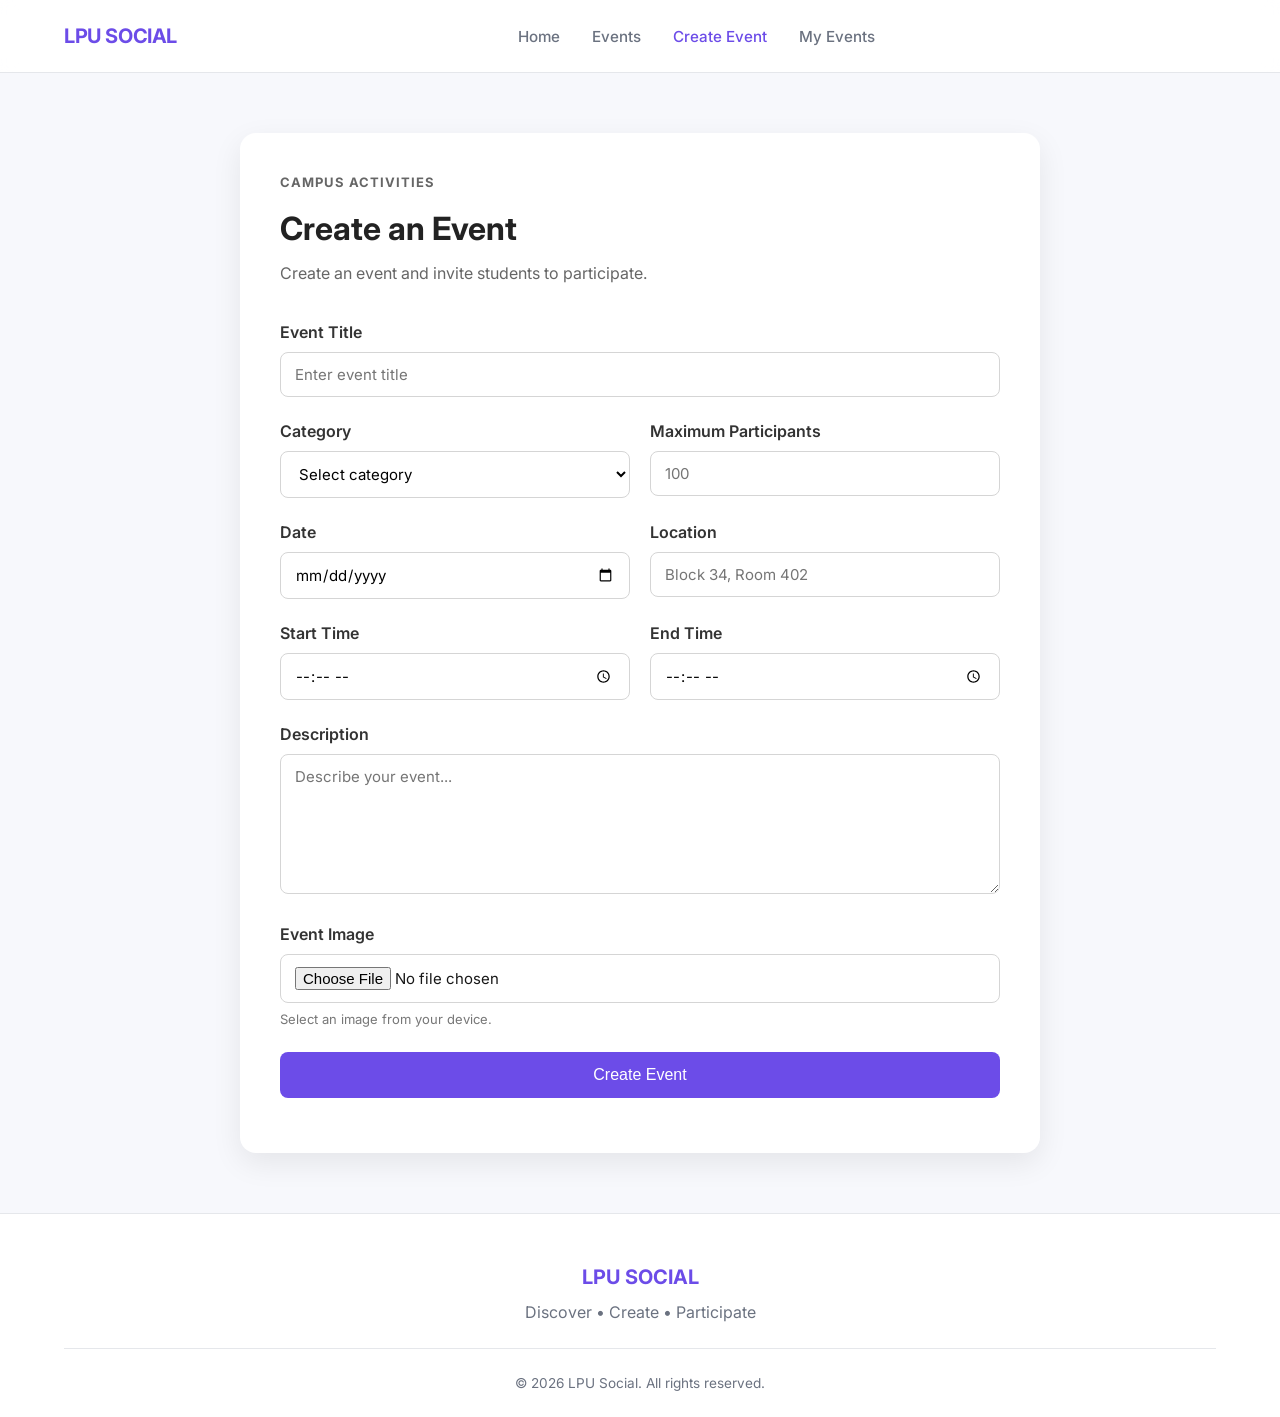
==== frontend/create-event.html @ b7ef87f0 "created frontend for create event" ====
<!DOCTYPE html>
<html lang="en">

<head>
    <meta charset="UTF-8">
    <meta name="viewport" content="width=device-width, initial-scale=1.0">

    <title>LPU Social | Create Event</title>

    <link rel="stylesheet"
        href="https://fonts.googleapis.com/css2?family=Inter:wght@400;500;600;700&display=swap">

    <link rel="stylesheet" href="style.css">
    <link rel="stylesheet" href="create-event.css">
</head>

<body>

    <!-- ================= NAVBAR ================= -->

    <nav class="navbar">

        <div class="container nav-container">

            <a href="index.html" class="logo">
                LPU SOCIAL
            </a>

            <ul class="nav-links">

                <li>
                    <a href="index.html">Home</a>
                </li>

                <li>
                    <a href="events.html">Events</a>
                </li>

                <li>
                    <a href="create-event.html" class="active">
                        Create Event
                    </a>
                </li>

                <li>
                    <a href="#">My Events</a>
                </li>

            </ul>

            <div class="nav-auth" id="navAuth"></div>

        </div>

    </nav>


    <!-- ================= CREATE EVENT ================= -->

    <main class="create-event-page">

        <div class="create-event-container">

            <div class="create-event-header">

                <p class="page-label">
                    CAMPUS ACTIVITIES
                </p>

                <h1>Create an Event</h1>

                <p>
                    Create an event and invite students to participate.
                </p>

            </div>


            <form id="createEventForm">

                <!-- EVENT TITLE -->

                <div class="form-group">

                    <label for="title">
                        Event Title
                    </label>

                    <input
                        type="text"
                        id="title"
                        placeholder="Enter event title"
                        required
                    >

                </div>


                <!-- CATEGORY + CAPACITY -->

                <div class="form-row">

                    <div class="form-group">

                        <label for="category">
                            Category
                        </label>

                        <select id="category" required>

                            <option value="">
                                Select category
                            </option>

                            <option value="TECHNOLOGY">
                                Technology
                            </option>

                            <option value="SPORTS">
                                Sports
                            </option>

                            <option value="CULTURAL">
                                Cultural
                            </option>

                            <option value="ACADEMIC">
                                Academic
                            </option>

                            <option value="WORKSHOPS">
                                Workshops
                            </option>

                            <option value="OTHERS">
                                Others
                            </option>

                        </select>

                    </div>


                    <div class="form-group">

                        <label for="capacity">
                            Maximum Participants
                        </label>

                        <input
                            type="number"
                            id="capacity"
                            min="1"
                            placeholder="100"
                            required
                        >

                    </div>

                </div>


                <!-- DATE + LOCATION -->

                <div class="form-row">

                    <div class="form-group">

                        <label for="date">
                            Date
                        </label>

                        <input
                            type="date"
                            id="date"
                            required
                        >

                    </div>


                    <div class="form-group">

                        <label for="location">
                            Location
                        </label>

                        <input
                            type="text"
                            id="location"
                            placeholder="Block 34, Room 402"
                            required
                        >

                    </div>

                </div>


                <!-- TIME -->

                <div class="form-row">

                    <div class="form-group">

                        <label for="startTime">
                            Start Time
                        </label>

                        <input
                            type="time"
                            id="startTime"
                            required
                        >

                    </div>


                    <div class="form-group">

                        <label for="endTime">
                            End Time
                        </label>

                        <input
                            type="time"
                            id="endTime"
                            required
                        >

                    </div>

                </div>


                <!-- DESCRIPTION -->

                <div class="form-group">

                    <label for="description">
                        Description
                    </label>

                    <textarea
                        id="description"
                        rows="6"
                        placeholder="Describe your event..."
                        required
                    ></textarea>

                </div>


                <!-- IMAGE UPLOAD -->

                <div class="form-group">

                    <label for="eventImage">
                        Event Image
                    </label>

                    <input
                        type="file"
                        id="eventImage"
                        accept="image/*"
                    >

                    <small>
                        Select an image from your device.
                    </small>

                    <div
                        class="image-preview-container"
                        id="imagePreviewContainer"
                    >

                        <img
                            id="imagePreview"
                            alt="Event image preview"
                        >

                    </div>

                </div>


                <!-- SUBMIT -->

                <button
                    type="submit"
                    class="btn btn-primary create-event-btn"
                >
                    Create Event
                </button>


                <p id="message"></p>

            </form>

        </div>

    </main>


    <!-- ================= FOOTER ================= -->

    <footer class="footer">

        <div class="container">

            <div class="footer-logo">
                LPU SOCIAL
            </div>

            <p class="footer-tagline">
                Discover • Create • Participate
            </p>

            <div class="copyright">
                © 2026 LPU Social. All rights reserved.
            </div>

        </div>

    </footer>


    <script src="auth.js"></script>
    <script src="create-event.js"></script>

</body>

</html>
---- frontend/style.css ----
/* --- DESIGN SYSTEM VARIABLES --- */
:root {
    --primary: #6C4CE8;
    --primary-hover: #5839C6;
    --dark: #17132B;
    --bg: #F7F7FB;
    --card: #FFFFFF;
    --text: #171717;
    --muted: #6B7280;
    --border: #E5E7EB;
    --font-main: 'Inter', sans-serif;
    --shadow-sm: 0 1px 2px 0 rgba(0, 0, 0, 0.05);
    --shadow-md: 0 4px 6px -1px rgba(0, 0, 0, 0.1), 0 2px 4px -1px rgba(0, 0, 0, 0.06);
    --shadow-hover: 0 10px 15px -3px rgba(0, 0, 0, 0.1), 0 4px 6px -2px rgba(0, 0, 0, 0.05);
    --radius-md: 8px;
    --radius-lg: 12px;
    --radius-full: 9999px;
}

/* --- GLOBAL RESET --- */
* {
    margin: 0;
    padding: 0;
    box-sizing: border-box;
}
body {
    font-family: var(--font-main);
    background-color: var(--bg);
    color: var(--text);
    line-height: 1.5;
    -webkit-font-smoothing: antialiased;
}
a {
    text-decoration: none;
    color: inherit;
}
ul {
    list-style: none;
}
.container {
    width: 100%;
    max-width: 1200px;
    margin: 0 auto;
    padding: 0 24px;
}

/* --- BUTTONS --- */
.btn {
    display: inline-block;
    padding: 10px 20px;
    border-radius: var(--radius-md);
    font-weight: 500;
    font-size: 0.95rem;
    cursor: pointer;
    transition: all 0.2s ease;
    text-align: center;
    border: none;
}
.btn-primary {
    background-color: var(--primary);
    color: #fff;
}
.btn-primary:hover {
    background-color: var(--primary-hover);
}
.btn-outline {
    background-color: transparent;
    color: var(--text);
    border: 1px solid var(--border);
}
.btn-outline:hover {
    background-color: var(--bg);
    border-color: var(--muted);
}

/* --- NAVBAR --- */
.navbar {
    position: sticky;
    top: 0;
    background-color: rgba(255, 255, 255, 0.9);
    backdrop-filter: blur(8px);
    border-bottom: 1px solid var(--border);
    z-index: 1000;
}
.nav-container {
    display: flex;
    align-items: center;
    justify-content: space-between;
    height: 72px;
}
.logo {
    font-size: 1.25rem;
    font-weight: 700;
    color: var(--primary);
    letter-spacing: -0.02em;
}
.nav-links {
    display: flex;
    gap: 32px;
}
.nav-links a {
    color: var(--muted);
    font-weight: 500;
    font-size: 0.95rem;
    transition: color 0.2s ease;
}
.nav-links a:hover, .nav-links a.active {
    color: var(--primary);
}
.nav-auth {
    display: flex;
    gap: 16px;
    align-items: center;
}
.login-link {
    color: var(--text);
    font-weight: 500;
}
.menu-toggle {
    display: none;
    font-size: 1.5rem;
    background: none;
    border: none;
    color: var(--text);
    cursor: pointer;
}

/* Mobile Menu Active State */
.nav-links.active-mobile, .nav-auth.active-mobile {
    display: flex;
    flex-direction: column;
    position: absolute;
    left: 0;
    right: 0;
    background: white;
    padding: 16px 24px;
    border-bottom: 1px solid var(--border);
    box-shadow: var(--shadow-md);
}
.nav-links.active-mobile {
    top: 72px;
}
.nav-auth.active-mobile {
    top: 230px; 
}

/* --- HERO SECTION --- */
.hero {
    text-align: center;
    padding: 80px 24px 60px;
    max-width: 800px;
    margin: 0 auto;
}
.hero h4 {
    color: var(--primary);
    font-weight: 600;
    text-transform: uppercase;
    letter-spacing: 0.05em;
    font-size: 0.85rem;
    margin-bottom: 16px;
}
.hero h1 {
    font-size: 3rem;
    font-weight: 700;
    color: var(--dark);
    line-height: 1.2;
    margin-bottom: 24px;
    letter-spacing: -0.03em;
}
.hero p {
    font-size: 1.125rem;
    color: var(--muted);
    margin-bottom: 32px;
    max-width: 600px;
    margin-left: auto;
    margin-right: auto;
}
.hero-btns {
    display: flex;
    gap: 16px;
    justify-content: center;
    margin-bottom: 48px;
}
.search-container {
    position: relative;
    max-width: 600px;
    margin: 0 auto;
    box-shadow: var(--shadow-md);
    border-radius: var(--radius-full);
    background: var(--card);
    display: flex;
    align-items: center;
    padding: 8px;
    border: 1px solid var(--border);
}
.search-icon {
    padding-left: 16px;
    color: var(--muted);
    font-size: 1.2rem;
}
.search-input {
    flex: 1;
    border: none;
    padding: 12px 16px;
    font-size: 1rem;
    font-family: inherit;
    background: transparent;
    outline: none;
}
.search-btn {
    background-color: var(--primary);
    color: white;
    border: none;
    padding: 12px 24px;
    border-radius: var(--radius-full);
    cursor: pointer;
    font-weight: 500;
    transition: 0.2s;
}
.search-btn:hover {
    background-color: var(--primary-hover);
}

/* --- CATEGORIES --- */
.categories-section {
    padding: 40px 0;
    text-align: center;
}
.categories-section h3 {
    font-size: 1.25rem;
    margin-bottom: 24px;
    color: var(--dark);
}
.category-list {
    display: flex;
    justify-content: center;
    gap: 12px;
    overflow-x: auto;
    padding-bottom: 8px;
    -ms-overflow-style: none;
    scrollbar-width: none;
}
.category-list::-webkit-scrollbar {
    display: none;
}
.category-pill {
    background-color: var(--card);
    border: 1px solid var(--border);
    padding: 10px 20px;
    border-radius: var(--radius-full);
    font-size: 0.95rem;
    font-weight: 500;
    color: var(--text);
    cursor: pointer;
    white-space: nowrap;
    transition: all 0.2s;
    box-shadow: var(--shadow-sm);
}
.category-pill:hover, .category-pill.active {
    border-color: var(--primary);
    color: var(--primary);
    background-color: rgba(108, 76, 232, 0.05);
}

/* --- UPCOMING EVENTS --- */
.events-section {
    padding: 60px 0;
}
.section-header {
    display: flex;
    justify-content: space-between;
    align-items: center;
    margin-bottom: 32px;
}
.section-header h2 {
    font-size: 1.75rem;
    color: var(--dark);
}
.view-all {
    color: var(--primary);
    font-weight: 500;
    font-size: 0.95rem;
}
.view-all:hover {
    text-decoration: underline;
}

.events-grid {
    display: grid;
    grid-template-columns: repeat(3, 1fr);
    gap: 24px;
}

/* Event Card */
.event-card {
    background: var(--card);
    border: 1px solid var(--border);
    border-radius: var(--radius-lg);
    overflow: hidden;
    transition: transform 0.2s ease, box-shadow 0.2s ease;
    display: flex;
    flex-direction: column;
    box-shadow: var(--shadow-sm);
}
.event-card:hover {
    transform: translateY(-4px);
    box-shadow: var(--shadow-hover);
}
.card-image {
    height: 180px;
    background-color: var(--border);
    position: relative;
    background-size: cover;
    background-position: center;
}
.faculty-tag {
    position: absolute;
    top: 12px;
    left: 12px;
    background-color: #FEF3C7;
    color: #92400E;
    padding: 4px 10px;
    border-radius: var(--radius-md);
    font-size: 0.75rem;
    font-weight: 600;
    display: flex;
    align-items: center;
    gap: 4px;
    box-shadow: var(--shadow-sm);
}
.card-body {
    padding: 20px;
    display: flex;
    flex-direction: column;
    flex-grow: 1;
}
.card-category {
    font-size: 0.8rem;
    color: var(--primary);
    font-weight: 600;
    text-transform: uppercase;
    margin-bottom: 8px;
}
.card-title {
    font-size: 1.15rem;
    font-weight: 600;
    color: var(--dark);
    margin-bottom: 16px;
    line-height: 1.3;
}
.card-meta {
    display: flex;
    flex-direction: column;
    gap: 8px;
    margin-bottom: 24px;
    font-size: 0.9rem;
    color: var(--muted);
}
.meta-item {
    display: flex;
    align-items: center;
    gap: 8px;
}
.card-footer {
    margin-top: auto;
}
.card-footer .btn {
    width: 100%;
}

/* --- WHY LPU SOCIAL --- */
.features-section {
    padding: 80px 0;
    background-color: #fff;
    border-top: 1px solid var(--border);
}
.features-section h2 {
    text-align: center;
    font-size: 1.75rem;
    margin-bottom: 48px;
    color: var(--dark);
}
.features-grid {
    display: grid;
    grid-template-columns: repeat(3, 1fr);
    gap: 32px;
    text-align: center;
}
.feature h4 {
    font-size: 1.15rem;
    color: var(--dark);
    margin: 16px 0 8px;
}
.feature p {
    color: var(--muted);
    font-size: 0.95rem;
}
.feature-icon {
    width: 56px;
    height: 56px;
    background-color: rgba(108, 76, 232, 0.1);
    color: var(--primary);
    border-radius: var(--radius-lg);
    display: flex;
    align-items: center;
    justify-content: center;
    font-size: 1.5rem;
    margin: 0 auto;
}

/* --- FOOTER --- */
.footer {
    background-color: var(--card);
    border-top: 1px solid var(--border);
    padding: 48px 0 24px;
    text-align: center;
}
.footer-logo {
    font-size: 1.25rem;
    font-weight: 700;
    color: var(--primary);
    margin-bottom: 8px;
}
.footer-tagline {
    color: var(--muted);
    margin-bottom: 24px;
}
.footer-links {
    display: flex;
    justify-content: center;
    gap: 24px;
    margin-bottom: 48px;
}
.footer-links a {
    color: var(--text);
    font-weight: 500;
}
.footer-links a:hover {
    color: var(--primary);
}
.copyright {
    color: var(--muted);
    font-size: 0.85rem;
    border-top: 1px solid var(--border);
    padding-top: 24px;
}

/* --- RESPONSIVE DESIGN --- */
@media (max-width: 992px) {
    .events-grid {
        grid-template-columns: repeat(2, 1fr);
    }
    .hero h1 {
        font-size: 2.5rem;
    }
}

@media (max-width: 768px) {
    .nav-links, .nav-auth {
        display: none; 
    }
    .menu-toggle {
        display: block;
    }
    .events-grid {
        grid-template-columns: 1fr;
    }
    .features-grid {
        grid-template-columns: 1fr;
        gap: 40px;
    }
    .hero {
        padding: 60px 16px 40px;
    }
    .hero h1 {
        font-size: 2rem;
    }
    .hero-btns {
        flex-direction: column;
    }
    .category-list {
        justify-content: flex-start;
        padding-left: 24px;
        padding-right: 24px;
    }
    .search-container {
        flex-direction: column;
        border-radius: var(--radius-md);
        padding: 4px;
    }
    .search-btn {
        width: 100%;
        border-radius: var(--radius-md);
    }
    .search-input {
        width: 100%;
    }
}

/* =========================================================
   EVENTS PAGE
   ========================================================= */

/* --- EVENTS PAGE HEADER --- */

.events-page-header {
    text-align: center;
    padding: 70px 24px 50px;
    background-color: var(--bg);
}

.page-label {
    color: var(--primary);
    font-size: 0.85rem;
    font-weight: 600;
    letter-spacing: 0.05em;
    text-transform: uppercase;
    margin-bottom: 12px;
}

.events-page-header h1 {
    font-size: 2.75rem;
    font-weight: 700;
    color: var(--dark);
    line-height: 1.2;
    margin-bottom: 16px;
    letter-spacing: -0.03em;
}

.events-page-header p:last-child {
    max-width: 650px;
    margin: 0 auto;
    color: var(--muted);
    font-size: 1.05rem;
}


/* --- SEARCH & FILTER SECTION --- */

.events-filter-section {
    padding: 10px 0 40px;
}

.events-search {
    max-width: 700px;
    margin: 0 auto 28px;

    display: flex;
    align-items: center;

    background-color: var(--card);
    border: 1px solid var(--border);
    border-radius: var(--radius-full);

    padding: 8px;

    box-shadow: var(--shadow-md);
}

.events-search .search-icon {
    padding-left: 16px;
    color: var(--muted);
    font-size: 1.2rem;
}

.events-search input {
    flex: 1;

    border: none;
    outline: none;

    padding: 12px 16px;

    font-size: 1rem;
    font-family: inherit;

    background: transparent;
    color: var(--text);
}

.events-search input::placeholder {
    color: var(--muted);
}

.events-search .search-btn {
    background-color: var(--primary);
    color: white;

    border: none;

    padding: 12px 24px;

    border-radius: var(--radius-full);

    cursor: pointer;

    font-family: inherit;
    font-weight: 500;

    transition: background-color 0.2s ease;
}

.events-search .search-btn:hover {
    background-color: var(--primary-hover);
}


/* --- EVENT CATEGORY FILTERS --- */

.event-filters {
    display: flex;
    justify-content: center;
    align-items: center;

    gap: 12px;

    overflow-x: auto;

    padding: 4px 24px 10px;

    -ms-overflow-style: none;
    scrollbar-width: none;
}

.event-filters::-webkit-scrollbar {
    display: none;
}

.event-filters .category-pill {
    flex-shrink: 0;
}


/* --- EVENTS PAGE CONTENT --- */

.events-page {
    padding: 40px 0 80px;
}

.events-page-heading {
    display: flex;
    justify-content: space-between;
    align-items: flex-end;

    margin-bottom: 32px;
}

.events-page-heading h2 {
    font-size: 1.75rem;
    color: var(--dark);
    margin-bottom: 6px;
}

.events-page-heading p {
    color: var(--muted);
    font-size: 0.95rem;
}

.event-count {
    color: var(--primary);

    background-color: rgba(108, 76, 232, 0.08);

    padding: 7px 14px;

    border-radius: var(--radius-full);

    font-size: 0.85rem;
    font-weight: 600;

    white-space: nowrap;
}


/* =========================================================
   EVENTS PAGE RESPONSIVE DESIGN
   ========================================================= */

@media (max-width: 768px) {

    .events-page-header {
        padding: 50px 16px 35px;
    }

    .events-page-header h1 {
        font-size: 2.2rem;
    }

    .events-page-header p:last-child {
        font-size: 0.95rem;
    }

    .events-filter-section {
        padding-bottom: 25px;
    }

    .events-search {
        margin-left: 16px;
        margin-right: 16px;

        flex-direction: column;

        border-radius: var(--radius-md);

        padding: 5px;
    }

    .events-search .search-icon {
        display: none;
    }

    .events-search input {
        width: 100%;
        padding: 12px;
    }

    .events-search .search-btn {
        width: 100%;
        border-radius: var(--radius-md);
    }

    .event-filters {
        justify-content: flex-start;
    }

    .events-page-heading {
        align-items: flex-start;
        flex-direction: column;
        gap: 12px;
    }

    .events-page-heading h2 {
        font-size: 1.5rem;
    }

}



/* =========================================================
   EVENT DETAILS PAGE
   ========================================================= */

.event-details-page {
    padding: 50px 0 80px;
}

.back-link {
    display: inline-block;
    color: var(--primary);
    font-weight: 500;
    margin-bottom: 24px;
}

.back-link:hover {
    text-decoration: underline;
}

.event-details-card {
    background-color: var(--card);
    border: 1px solid var(--border);
    border-radius: var(--radius-lg);
    overflow: hidden;
    box-shadow: var(--shadow-md);
}

.event-details-image {
    height: 380px;
    background-size: cover;
    background-position: center;
    position: relative;
}

.event-details-content {
    padding: 40px;
}

.event-details-content h1 {
    font-size: 2.5rem;
    color: var(--dark);
    line-height: 1.2;
    margin: 10px 0 32px;
}

.event-details-meta {
    display: grid;
    grid-template-columns: repeat(4, 1fr);
    gap: 20px;
    padding: 24px 0;
    border-top: 1px solid var(--border);
    border-bottom: 1px solid var(--border);
}

.detail-item {
    display: flex;
    align-items: flex-start;
    gap: 12px;
}

.detail-icon {
    font-size: 1.3rem;
}

.detail-item strong {
    display: block;
    color: var(--dark);
    font-size: 0.9rem;
    margin-bottom: 4px;
}

.detail-item p {
    color: var(--muted);
    font-size: 0.9rem;
}

.event-description,
.event-organizer {
    padding-top: 35px;
}

.event-description h2,
.event-organizer h2 {
    color: var(--dark);
    font-size: 1.4rem;
    margin-bottom: 16px;
}

.event-description p {
    color: var(--muted);
    margin-bottom: 12px;
    max-width: 800px;
}

.organizer-info {
    display: flex;
    align-items: center;
    gap: 14px;
}

.organizer-avatar {
    width: 48px;
    height: 48px;
    border-radius: 50%;
    background-color: rgba(108, 76, 232, 0.1);
    color: var(--primary);
    display: flex;
    align-items: center;
    justify-content: center;
    font-weight: 700;
}

.organizer-info h3 {
    color: var(--dark);
    font-size: 1rem;
    margin-bottom: 2px;
}

.organizer-info p {
    color: var(--muted);
    font-size: 0.9rem;
}

.event-join-section {
    margin-top: 40px;
    padding-top: 24px;
    border-top: 1px solid var(--border);

    display: flex;
    justify-content: space-between;
    align-items: center;
}

.event-join-section strong {
    color: var(--dark);
}

.event-join-section p {
    color: var(--muted);
    font-size: 0.9rem;
    margin-top: 4px;
}


/* --- EVENT DETAILS RESPONSIVE --- */

@media (max-width: 768px) {

    .event-details-page {
        padding: 30px 0 60px;
    }

    .event-details-image {
        height: 250px;
    }

    .event-details-content {
        padding: 24px;
    }

    .event-details-content h1 {
        font-size: 2rem;
    }

    .event-details-meta {
        grid-template-columns: 1fr 1fr;
    }

    .event-join-section {
        flex-direction: column;
        align-items: stretch;
        gap: 20px;
    }

    .event-join-section .btn {
        width: 100%;
    }

}

@media (max-width: 480px) {

    .event-details-meta {
        grid-template-columns: 1fr;
    }

}


/* Joined Event Button */
.join-event-btn.joined {
    background-color: #22c55e;
    border-color: #22c55e;
    color: white;
}

.join-event-btn.joined:hover {
    background-color: #16a34a;
    border-color: #16a34a;
}
---- frontend/create-event.css ----
.create-event-page {
    min-height: 80vh;
    padding: 60px 20px;
    background: #f7f8fc;
}

.create-event-container {
    width: 800px;
    max-width: 100%;
    margin: auto;
    padding: 40px;
    background: white;
    border-radius: 16px;
    box-shadow: 0 10px 30px rgba(0, 0, 0, 0.08);
}

.create-event-header {
    margin-bottom: 35px;
}

.page-label {
    color: #5a4fcf;
    font-size: 13px;
    font-weight: 700;
    letter-spacing: 1px;
}

.create-event-header h1 {
    margin: 8px 0;
    font-size: 32px;
    color: #222;
}

.create-event-header p {
    color: #666;
}

.form-group {
    margin-bottom: 22px;
}

.form-group label {
    display: block;
    margin-bottom: 8px;
    font-weight: 600;
    color: #333;
}

.form-group input,
.form-group select,
.form-group textarea {
    width: 100%;
    padding: 12px 14px;
    border: 1px solid #d5d5d5;
    border-radius: 8px;
    font-size: 15px;
    font-family: inherit;
    outline: none;
    background: white;
}

.form-group input:focus,
.form-group select:focus,
.form-group textarea:focus {
    border-color: #5a4fcf;
}

.form-group textarea {
    resize: vertical;
}

.form-row {
    display: grid;
    grid-template-columns: 1fr 1fr;
    gap: 20px;
}

.form-group small {
    display: block;
    margin-top: 7px;
    color: #777;
    font-size: 13px;
}

.image-preview-container {
    display: none;
    margin-top: 15px;
}

.image-preview-container img {
    width: 100%;
    max-height: 300px;
    object-fit: cover;
    border-radius: 10px;
    border: 1px solid #ddd;
}

.create-event-btn {
    width: 100%;
    padding: 14px;
    border: none;
    font-size: 16px;
    cursor: pointer;
}

#message {
    margin-top: 15px;
    text-align: center;
    font-size: 14px;
}

@media (max-width: 600px) {

    .create-event-container {
        padding: 25px;
    }

    .form-row {
        grid-template-columns: 1fr;
        gap: 0;
    }

    .create-event-header h1 {
        font-size: 26px;
    }
}
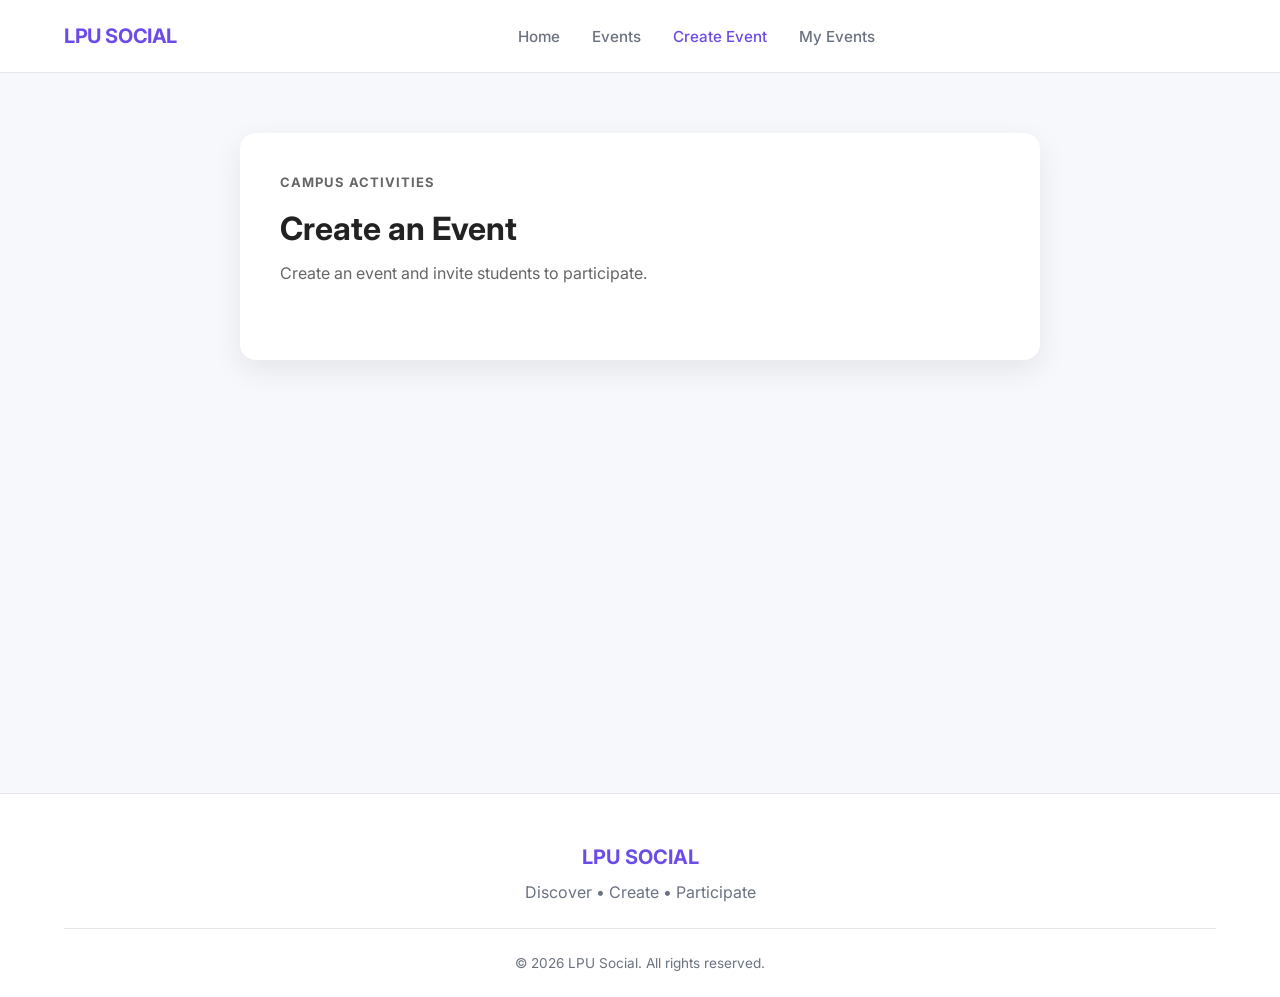
==== commit cc9fd417: "Create event backend built and connected with the front end , also fixed frontend pages as well" ====
--- a/frontend/create-event.html
+++ b/frontend/create-event.html
@@ -43,7 +43,7 @@
                 </li>
 
                 <li>
-                    <a href="#">My Events</a>
+                    <a href="my-events.html">My Events</a>
                 </li>
 
             </ul>
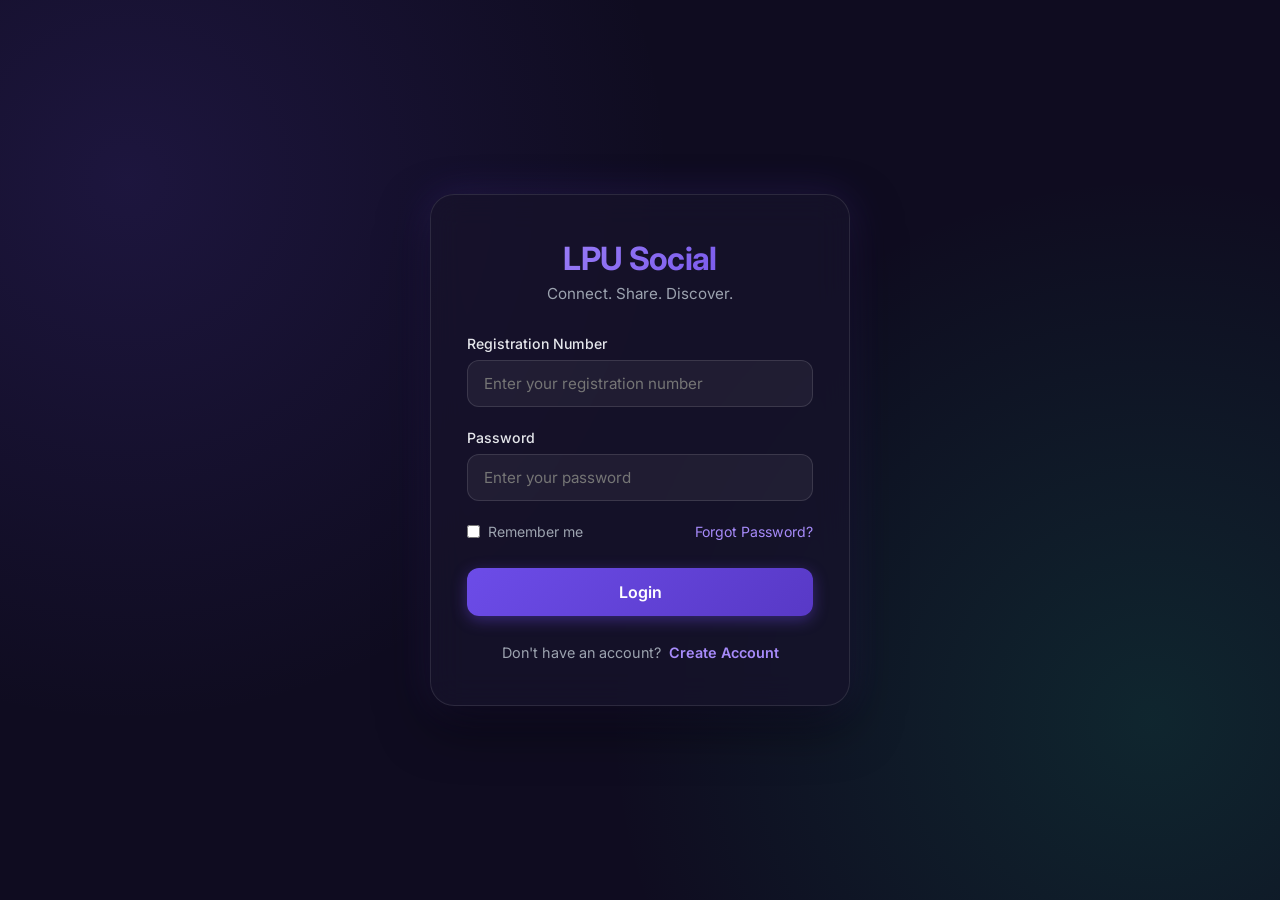
==== commit afc392e4: "Complete authentication and complaint APIs" ====
--- a/frontend/create-event.html
+++ b/frontend/create-event.html
@@ -326,6 +326,7 @@
     </footer>
 
 
+    <script src="toast.js"></script>
     <script src="auth.js"></script>
     <script src="create-event.js"></script>
 
--- a/frontend/style.css
+++ b/frontend/style.css
@@ -335,11 +335,17 @@
     flex-grow: 1;
 }
 .card-category {
-    font-size: 0.8rem;
-    color: var(--primary);
-    font-weight: 600;
+    display: inline-block;
+    font-size: 0.75rem;
+    color: var(--primary);
+    background: rgba(108, 76, 232, 0.1);
+    font-weight: 700;
     text-transform: uppercase;
-    margin-bottom: 8px;
+    letter-spacing: 0.05em;
+    padding: 4px 10px;
+    border-radius: var(--radius-full);
+    margin-bottom: 12px;
+    width: fit-content;
 }
 .card-title {
     font-size: 1.15rem;
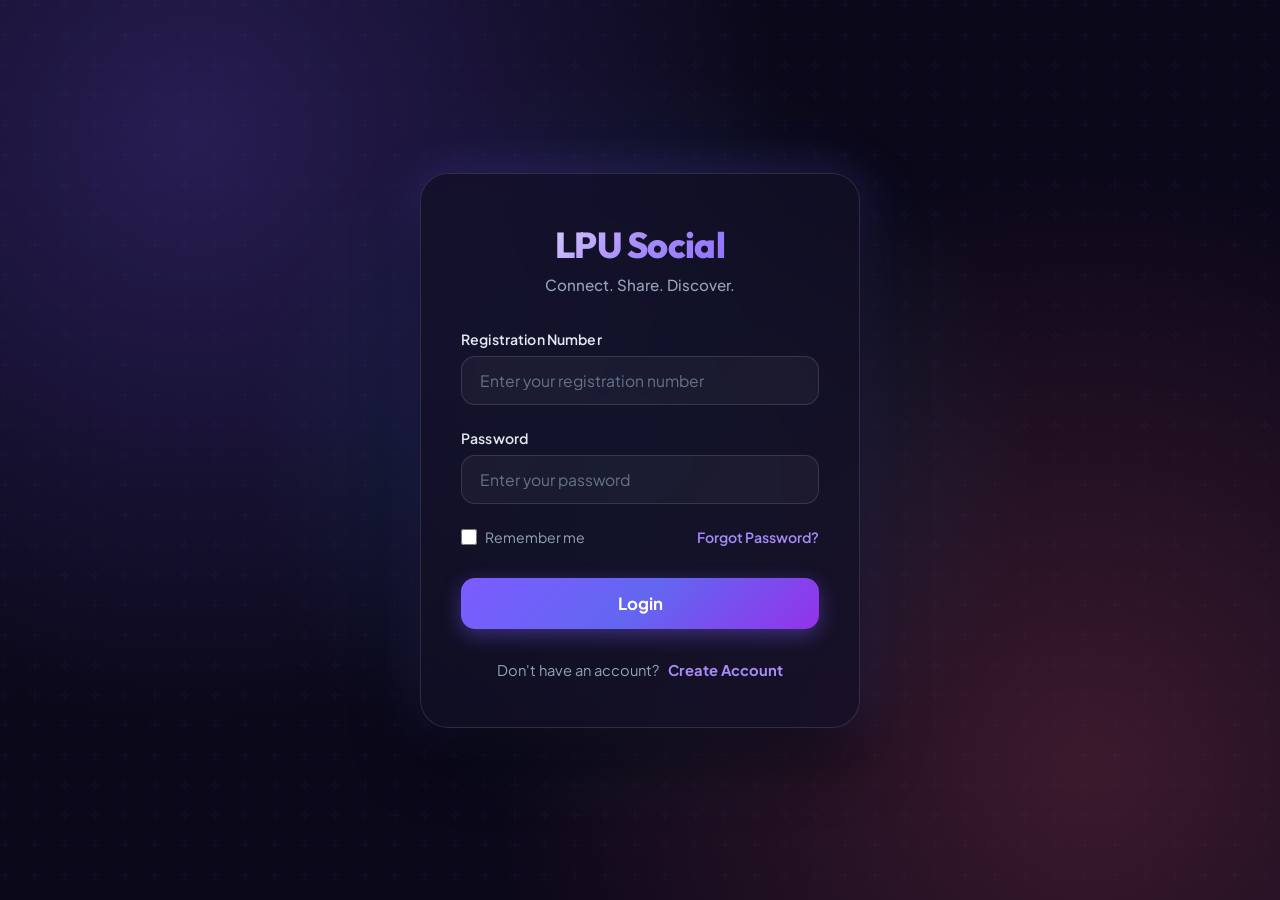
==== commit 1b2fea92: "Update frontend files" ====
--- a/frontend/create-event.html
+++ b/frontend/create-event.html
@@ -8,7 +8,7 @@
     <title>LPU Social | Create Event</title>
 
     <link rel="stylesheet"
-        href="https://fonts.googleapis.com/css2?family=Inter:wght@400;500;600;700&display=swap">
+        href="https://fonts.googleapis.com/css2?family=Outfit:wght@400;500;600;700;800&family=Plus+Jakarta+Sans:wght@400;500;600;700;800&family=Inter:wght@400;500;600;700&display=swap">
 
     <link rel="stylesheet" href="style.css">
     <link rel="stylesheet" href="create-event.css">
--- a/frontend/style.css
+++ b/frontend/style.css
@@ -1,121 +1,222 @@
+/* =========================================================
+   LPU SOCIAL - MODERN DESIGN SYSTEM & STYLESHEET
+   ========================================================= */
+
+@import url('https://fonts.googleapis.com/css2?family=Outfit:wght@400;500;600;700;800&family=Plus+Jakarta+Sans:wght@400;500;600;700;800&family=Inter:wght@400;500;600;700&display=swap');
+
 /* --- DESIGN SYSTEM VARIABLES --- */
 :root {
-    --primary: #6C4CE8;
-    --primary-hover: #5839C6;
-    --dark: #17132B;
-    --bg: #F7F7FB;
+    --primary: #7C5CFF;
+    --primary-hover: #6344E7;
+    --primary-light: rgba(124, 92, 255, 0.12);
+    --primary-glow: rgba(124, 92, 255, 0.35);
+    --primary-gradient: linear-gradient(135deg, #7C5CFF 0%, #6366F1 50%, #9333EA 100%);
+    --accent-coral: #FF5E7E;
+    --accent-cyan: #06B6D4;
+    --accent-emerald: #10B981;
+    --accent-amber: #F59E0B;
+    
+    --dark-bg: #0B0819;
+    --bg: #FAF9FF;
     --card: #FFFFFF;
-    --text: #171717;
-    --muted: #6B7280;
-    --border: #E5E7EB;
-    --font-main: 'Inter', sans-serif;
-    --shadow-sm: 0 1px 2px 0 rgba(0, 0, 0, 0.05);
-    --shadow-md: 0 4px 6px -1px rgba(0, 0, 0, 0.1), 0 2px 4px -1px rgba(0, 0, 0, 0.06);
-    --shadow-hover: 0 10px 15px -3px rgba(0, 0, 0, 0.1), 0 4px 6px -2px rgba(0, 0, 0, 0.05);
-    --radius-md: 8px;
-    --radius-lg: 12px;
+    --card-hover-border: rgba(124, 92, 255, 0.4);
+    
+    --text: #0F172A;
+    --muted: #64748B;
+    --border: #E2E8F0;
+    
+    --font-heading: 'Outfit', 'Plus Jakarta Sans', sans-serif;
+    --font-main: 'Plus Jakarta Sans', 'Inter', sans-serif;
+    
+    --shadow-sm: 0 2px 4px 0 rgba(0, 0, 0, 0.03);
+    --shadow-md: 0 10px 25px -5px rgba(124, 92, 255, 0.08), 0 4px 6px -2px rgba(0, 0, 0, 0.03);
+    --shadow-lg: 0 20px 40px -10px rgba(124, 92, 255, 0.15), 0 8px 16px -4px rgba(0, 0, 0, 0.04);
+    --shadow-hover: 0 25px 50px -12px rgba(124, 92, 255, 0.25), 0 12px 24px -8px rgba(0, 0, 0, 0.06);
+    
+    --radius-sm: 8px;
+    --radius-md: 12px;
+    --radius-lg: 20px;
+    --radius-xl: 28px;
     --radius-full: 9999px;
-}
-
-/* --- GLOBAL RESET --- */
+    
+    --transition: all 0.3s cubic-bezier(0.16, 1, 0.3, 1);
+}
+
+/* --- GLOBAL RESET & BASE STYLES --- */
 * {
     margin: 0;
     padding: 0;
     box-sizing: border-box;
 }
+
+html {
+    scroll-behavior: smooth;
+}
+
 body {
     font-family: var(--font-main);
     background-color: var(--bg);
     color: var(--text);
-    line-height: 1.5;
+    line-height: 1.6;
     -webkit-font-smoothing: antialiased;
-}
+    -moz-osx-font-smoothing: grayscale;
+    overflow-x: hidden;
+}
+
 a {
     text-decoration: none;
     color: inherit;
-}
+    transition: var(--transition);
+}
+
 ul {
     list-style: none;
 }
+
 .container {
     width: 100%;
-    max-width: 1200px;
+    max-width: 1240px;
     margin: 0 auto;
     padding: 0 24px;
 }
 
-/* --- BUTTONS --- */
+/* --- BUTTON SYSTEM --- */
 .btn {
-    display: inline-block;
-    padding: 10px 20px;
+    display: inline-flex;
+    align-items: center;
+    justify-content: center;
+    gap: 8px;
+    padding: 12px 24px;
     border-radius: var(--radius-md);
-    font-weight: 500;
+    font-family: var(--font-main);
+    font-weight: 600;
     font-size: 0.95rem;
     cursor: pointer;
-    transition: all 0.2s ease;
+    transition: var(--transition);
     text-align: center;
-    border: none;
-}
+    border: 1px solid transparent;
+    outline: none;
+    position: relative;
+    overflow: hidden;
+}
+
 .btn-primary {
-    background-color: var(--primary);
-    color: #fff;
-}
+    background: var(--primary-gradient);
+    color: #FFFFFF;
+    box-shadow: 0 4px 15px var(--primary-glow);
+}
+
 .btn-primary:hover {
-    background-color: var(--primary-hover);
-}
+    transform: translateY(-2px);
+    box-shadow: 0 8px 25px var(--primary-glow);
+    filter: brightness(1.05);
+}
+
+.btn-primary:active {
+    transform: translateY(0);
+}
+
 .btn-outline {
-    background-color: transparent;
+    background-color: rgba(255, 255, 255, 0.8);
     color: var(--text);
     border: 1px solid var(--border);
-}
+    backdrop-filter: blur(8px);
+}
+
 .btn-outline:hover {
-    background-color: var(--bg);
-    border-color: var(--muted);
+    background-color: #FFFFFF;
+    border-color: var(--primary);
+    color: var(--primary);
+    transform: translateY(-2px);
+    box-shadow: 0 4px 15px rgba(124, 92, 255, 0.12);
 }
 
 /* --- NAVBAR --- */
 .navbar {
     position: sticky;
     top: 0;
-    background-color: rgba(255, 255, 255, 0.9);
-    backdrop-filter: blur(8px);
-    border-bottom: 1px solid var(--border);
+    background: rgba(255, 255, 255, 0.85);
+    backdrop-filter: blur(16px);
+    -webkit-backdrop-filter: blur(16px);
+    border-bottom: 1px solid rgba(226, 232, 240, 0.8);
     z-index: 1000;
-}
+    transition: var(--transition);
+}
+
 .nav-container {
     display: flex;
     align-items: center;
     justify-content: space-between;
-    height: 72px;
-}
+    height: 80px;
+}
+
 .logo {
-    font-size: 1.25rem;
-    font-weight: 700;
+    font-family: var(--font-heading);
+    font-size: 1.4rem;
+    font-weight: 800;
+    letter-spacing: -0.02em;
+    background: var(--primary-gradient);
+    -webkit-background-clip: text;
+    -webkit-text-fill-color: transparent;
+    display: flex;
+    align-items: center;
+    gap: 8px;
+}
+
+.logo::before {
+    content: "✨";
+    font-size: 1.2rem;
+    -webkit-text-fill-color: initial;
+}
+
+.nav-links {
+    display: flex;
+    gap: 8px;
+    background: rgba(241, 245, 249, 0.6);
+    padding: 6px;
+    border-radius: var(--radius-full);
+    border: 1px solid rgba(226, 232, 240, 0.8);
+}
+
+.nav-links a {
+    color: var(--muted);
+    font-weight: 600;
+    font-size: 0.9rem;
+    padding: 8px 18px;
+    border-radius: var(--radius-full);
+    transition: var(--transition);
+}
+
+.nav-links a:hover {
     color: var(--primary);
-    letter-spacing: -0.02em;
-}
-.nav-links {
-    display: flex;
-    gap: 32px;
-}
-.nav-links a {
-    color: var(--muted);
-    font-weight: 500;
-    font-size: 0.95rem;
-    transition: color 0.2s ease;
-}
-.nav-links a:hover, .nav-links a.active {
+    background: rgba(124, 92, 255, 0.08);
+}
+
+.nav-links a.active {
+    color: #FFFFFF;
+    background: var(--primary-gradient);
+    box-shadow: 0 4px 12px var(--primary-glow);
+}
+
+.nav-auth {
+    display: flex;
+    gap: 12px;
+    align-items: center;
+}
+
+.login-link {
+    color: var(--text);
+    font-weight: 600;
+    padding: 10px 18px;
+    border-radius: var(--radius-md);
+    transition: var(--transition);
+}
+
+.login-link:hover {
     color: var(--primary);
-}
-.nav-auth {
-    display: flex;
-    gap: 16px;
-    align-items: center;
-}
-.login-link {
-    color: var(--text);
-    font-weight: 500;
-}
+    background: var(--primary-light);
+}
+
 .menu-toggle {
     display: none;
     font-size: 1.5rem;
@@ -123,347 +224,847 @@
     border: none;
     color: var(--text);
     cursor: pointer;
-}
-
-/* Mobile Menu Active State */
+    padding: 8px;
+}
+
+/* Mobile Navigation Active State */
 .nav-links.active-mobile, .nav-auth.active-mobile {
     display: flex;
     flex-direction: column;
     position: absolute;
-    left: 0;
-    right: 0;
-    background: white;
-    padding: 16px 24px;
-    border-bottom: 1px solid var(--border);
-    box-shadow: var(--shadow-md);
-}
+    left: 24px;
+    right: 24px;
+    background: rgba(255, 255, 255, 0.98);
+    backdrop-filter: blur(20px);
+    padding: 20px;
+    border-radius: var(--radius-lg);
+    border: 1px solid var(--border);
+    box-shadow: var(--shadow-lg);
+    gap: 10px;
+}
+
 .nav-links.active-mobile {
-    top: 72px;
-}
+    top: 88px;
+}
+
 .nav-auth.active-mobile {
-    top: 230px; 
+    top: 310px;
 }
 
 /* --- HERO SECTION --- */
 .hero {
+    position: relative;
     text-align: center;
-    padding: 80px 24px 60px;
-    max-width: 800px;
+    padding: 90px 24px 70px;
+    max-width: 900px;
     margin: 0 auto;
 }
+
+.hero::before {
+    content: "";
+    position: absolute;
+    top: -100px;
+    left: 50%;
+    transform: translateX(-50%);
+    width: 600px;
+    height: 400px;
+    background: radial-gradient(circle, rgba(124, 92, 255, 0.15) 0%, rgba(255, 94, 126, 0.08) 50%, transparent 70%);
+    filter: blur(60px);
+    z-index: -1;
+    pointer-events: none;
+    animation: pulseGlow 6s ease-in-out infinite alternate;
+}
+
+@keyframes pulseGlow {
+    0% { transform: translateX(-50%) scale(0.9); opacity: 0.6; }
+    100% { transform: translateX(-50%) scale(1.1); opacity: 1; }
+}
+
 .hero h4 {
+    display: inline-flex;
+    align-items: center;
+    gap: 8px;
     color: var(--primary);
-    font-weight: 600;
+    background: var(--primary-light);
+    border: 1px solid rgba(124, 92, 255, 0.2);
+    font-weight: 700;
     text-transform: uppercase;
-    letter-spacing: 0.05em;
-    font-size: 0.85rem;
-    margin-bottom: 16px;
-}
+    letter-spacing: 0.06em;
+    font-size: 0.8rem;
+    padding: 6px 16px;
+    border-radius: var(--radius-full);
+    margin-bottom: 24px;
+}
+
 .hero h1 {
-    font-size: 3rem;
-    font-weight: 700;
-    color: var(--dark);
-    line-height: 1.2;
+    font-family: var(--font-heading);
+    font-size: 3.5rem;
+    font-weight: 800;
+    color: #0F172A;
+    line-height: 1.15;
     margin-bottom: 24px;
     letter-spacing: -0.03em;
 }
+
+.hero h1 span {
+    background: var(--primary-gradient);
+    -webkit-background-clip: text;
+    -webkit-text-fill-color: transparent;
+}
+
 .hero p {
-    font-size: 1.125rem;
-    color: var(--muted);
-    margin-bottom: 32px;
-    max-width: 600px;
+    font-size: 1.15rem;
+    color: var(--muted);
+    margin-bottom: 40px;
+    max-width: 640px;
     margin-left: auto;
     margin-right: auto;
-}
+    line-height: 1.7;
+}
+
 .hero-btns {
     display: flex;
     gap: 16px;
     justify-content: center;
-    margin-bottom: 48px;
-}
+    margin-bottom: 56px;
+}
+
+.hero-btns .btn {
+    padding: 14px 32px;
+    font-size: 1rem;
+}
+
 .search-container {
     position: relative;
-    max-width: 600px;
+    max-width: 650px;
     margin: 0 auto;
-    box-shadow: var(--shadow-md);
+    box-shadow: var(--shadow-lg);
     border-radius: var(--radius-full);
-    background: var(--card);
+    background: #FFFFFF;
     display: flex;
     align-items: center;
     padding: 8px;
-    border: 1px solid var(--border);
-}
+    border: 1px solid rgba(124, 92, 255, 0.2);
+    transition: var(--transition);
+}
+
+.search-container:focus-within {
+    border-color: var(--primary);
+    box-shadow: 0 0 0 4px var(--primary-light), var(--shadow-lg);
+}
+
 .search-icon {
-    padding-left: 16px;
+    padding-left: 20px;
     color: var(--muted);
     font-size: 1.2rem;
 }
+
 .search-input {
     flex: 1;
     border: none;
-    padding: 12px 16px;
+    padding: 14px 16px;
     font-size: 1rem;
-    font-family: inherit;
+    font-family: var(--font-main);
     background: transparent;
     outline: none;
-}
+    color: var(--text);
+}
+
 .search-btn {
-    background-color: var(--primary);
-    color: white;
+    background: var(--primary-gradient);
+    color: #FFFFFF;
     border: none;
-    padding: 12px 24px;
+    padding: 14px 32px;
     border-radius: var(--radius-full);
     cursor: pointer;
-    font-weight: 500;
-    transition: 0.2s;
-}
+    font-family: var(--font-main);
+    font-weight: 700;
+    font-size: 0.95rem;
+    transition: var(--transition);
+    box-shadow: 0 4px 15px var(--primary-glow);
+}
+
 .search-btn:hover {
-    background-color: var(--primary-hover);
-}
-
-/* --- CATEGORIES --- */
+    transform: scale(1.02);
+    box-shadow: 0 6px 20px var(--primary-glow);
+}
+
+/* --- CATEGORIES SECTION --- */
 .categories-section {
-    padding: 40px 0;
+    padding: 30px 0 50px;
     text-align: center;
 }
+
 .categories-section h3 {
-    font-size: 1.25rem;
+    font-family: var(--font-heading);
+    font-size: 1.35rem;
+    font-weight: 700;
     margin-bottom: 24px;
-    color: var(--dark);
-}
+    color: var(--text);
+    letter-spacing: -0.01em;
+}
+
 .category-list {
     display: flex;
     justify-content: center;
     gap: 12px;
     overflow-x: auto;
-    padding-bottom: 8px;
+    padding: 8px 16px 16px;
     -ms-overflow-style: none;
     scrollbar-width: none;
 }
+
 .category-list::-webkit-scrollbar {
     display: none;
 }
+
 .category-pill {
-    background-color: var(--card);
+    background-color: #FFFFFF;
     border: 1px solid var(--border);
-    padding: 10px 20px;
+    padding: 12px 24px;
     border-radius: var(--radius-full);
-    font-size: 0.95rem;
-    font-weight: 500;
-    color: var(--text);
+    font-family: var(--font-main);
+    font-size: 0.92rem;
+    font-weight: 600;
+    color: var(--muted);
     cursor: pointer;
     white-space: nowrap;
-    transition: all 0.2s;
+    transition: var(--transition);
     box-shadow: var(--shadow-sm);
 }
-.category-pill:hover, .category-pill.active {
+
+.category-pill:hover {
     border-color: var(--primary);
     color: var(--primary);
-    background-color: rgba(108, 76, 232, 0.05);
-}
-
-/* --- UPCOMING EVENTS --- */
+    background-color: var(--primary-light);
+    transform: translateY(-2px);
+}
+
+.category-pill.active {
+    border-color: transparent;
+    color: #FFFFFF;
+    background: var(--primary-gradient);
+    box-shadow: 0 6px 20px var(--primary-glow);
+}
+
+/* --- EVENTS SECTION & CARDS --- */
 .events-section {
-    padding: 60px 0;
-}
+    padding: 60px 0 90px;
+}
+
 .section-header {
     display: flex;
     justify-content: space-between;
-    align-items: center;
-    margin-bottom: 32px;
-}
+    align-items: flex-end;
+    margin-bottom: 36px;
+}
+
 .section-header h2 {
-    font-size: 1.75rem;
-    color: var(--dark);
-}
+    font-family: var(--font-heading);
+    font-size: 2.1rem;
+    font-weight: 800;
+    color: var(--text);
+    letter-spacing: -0.02em;
+}
+
 .view-all {
     color: var(--primary);
-    font-weight: 500;
+    font-weight: 700;
     font-size: 0.95rem;
-}
+    display: inline-flex;
+    align-items: center;
+    gap: 6px;
+}
+
 .view-all:hover {
-    text-decoration: underline;
+    gap: 10px;
+    color: var(--primary-hover);
 }
 
 .events-grid {
     display: grid;
     grid-template-columns: repeat(3, 1fr);
-    gap: 24px;
-}
-
-/* Event Card */
+    gap: 32px;
+}
+
+/* Event Card Design */
 .event-card {
-    background: var(--card);
-    border: 1px solid var(--border);
+    background: #FFFFFF;
+    border: 1px solid rgba(226, 232, 240, 0.9);
     border-radius: var(--radius-lg);
     overflow: hidden;
-    transition: transform 0.2s ease, box-shadow 0.2s ease;
+    transition: var(--transition);
     display: flex;
     flex-direction: column;
-    box-shadow: var(--shadow-sm);
-}
+    box-shadow: var(--shadow-md);
+    position: relative;
+}
+
 .event-card:hover {
-    transform: translateY(-4px);
+    transform: translateY(-8px);
     box-shadow: var(--shadow-hover);
-}
+    border-color: var(--card-hover-border);
+}
+
 .card-image {
-    height: 180px;
-    background-color: var(--border);
+    height: 200px;
     position: relative;
     background-size: cover;
     background-position: center;
-}
+    background-repeat: no-repeat;
+    transition: transform 0.5s ease;
+}
+
+.card-image::after {
+    content: "";
+    position: absolute;
+    inset: 0;
+    background: linear-gradient(180deg, rgba(15, 23, 42, 0.2) 0%, rgba(15, 23, 42, 0.6) 100%);
+}
+
 .faculty-tag {
     position: absolute;
-    top: 12px;
-    left: 12px;
-    background-color: #FEF3C7;
-    color: #92400E;
-    padding: 4px 10px;
+    top: 14px;
+    left: 14px;
+    z-index: 2;
+    background: rgba(255, 255, 255, 0.92);
+    backdrop-filter: blur(8px);
+    color: #0F172A;
+    padding: 6px 12px;
     border-radius: var(--radius-md);
     font-size: 0.75rem;
-    font-weight: 600;
-    display: flex;
-    align-items: center;
-    gap: 4px;
-    box-shadow: var(--shadow-sm);
-}
+    font-weight: 700;
+    display: inline-flex;
+    align-items: center;
+    gap: 6px;
+    box-shadow: 0 4px 12px rgba(0, 0, 0, 0.15);
+    letter-spacing: 0.02em;
+}
+
 .card-body {
-    padding: 20px;
+    padding: 24px;
     display: flex;
     flex-direction: column;
     flex-grow: 1;
 }
+
 .card-category {
     display: inline-block;
-    font-size: 0.75rem;
+    font-size: 0.72rem;
     color: var(--primary);
-    background: rgba(108, 76, 232, 0.1);
-    font-weight: 700;
+    background: var(--primary-light);
+    font-weight: 800;
     text-transform: uppercase;
-    letter-spacing: 0.05em;
-    padding: 4px 10px;
+    letter-spacing: 0.08em;
+    padding: 4px 12px;
     border-radius: var(--radius-full);
     margin-bottom: 12px;
     width: fit-content;
 }
+
 .card-title {
-    font-size: 1.15rem;
-    font-weight: 600;
-    color: var(--dark);
+    font-family: var(--font-heading);
+    font-size: 1.25rem;
+    font-weight: 700;
+    color: var(--text);
     margin-bottom: 16px;
-    line-height: 1.3;
-}
+    line-height: 1.35;
+}
+
 .card-meta {
     display: flex;
     flex-direction: column;
-    gap: 8px;
+    gap: 10px;
     margin-bottom: 24px;
     font-size: 0.9rem;
     color: var(--muted);
 }
+
 .meta-item {
     display: flex;
     align-items: center;
-    gap: 8px;
-}
+    gap: 10px;
+    font-weight: 500;
+}
+
 .card-footer {
     margin-top: auto;
-}
+    padding-top: 16px;
+    border-top: 1px solid #F1F5F9;
+}
+
 .card-footer .btn {
     width: 100%;
 }
 
-/* --- WHY LPU SOCIAL --- */
+/* --- WHY LPU SOCIAL SECTION --- */
 .features-section {
-    padding: 80px 0;
-    background-color: #fff;
+    padding: 90px 0;
+    background: #FFFFFF;
     border-top: 1px solid var(--border);
-}
+    position: relative;
+}
+
 .features-section h2 {
+    font-family: var(--font-heading);
     text-align: center;
-    font-size: 1.75rem;
-    margin-bottom: 48px;
-    color: var(--dark);
-}
+    font-size: 2.2rem;
+    font-weight: 800;
+    margin-bottom: 56px;
+    color: var(--text);
+    letter-spacing: -0.02em;
+}
+
 .features-grid {
     display: grid;
     grid-template-columns: repeat(3, 1fr);
-    gap: 32px;
+    gap: 36px;
     text-align: center;
 }
-.feature h4 {
-    font-size: 1.15rem;
-    color: var(--dark);
-    margin: 16px 0 8px;
-}
-.feature p {
-    color: var(--muted);
-    font-size: 0.95rem;
-}
+
+.feature {
+    padding: 32px 24px;
+    border-radius: var(--radius-lg);
+    background: var(--bg);
+    border: 1px solid var(--border);
+    transition: var(--transition);
+}
+
+.feature:hover {
+    transform: translateY(-6px);
+    box-shadow: var(--shadow-lg);
+    border-color: rgba(124, 92, 255, 0.3);
+}
+
 .feature-icon {
-    width: 56px;
-    height: 56px;
-    background-color: rgba(108, 76, 232, 0.1);
+    width: 64px;
+    height: 64px;
+    background: var(--primary-light);
     color: var(--primary);
     border-radius: var(--radius-lg);
     display: flex;
     align-items: center;
     justify-content: center;
-    font-size: 1.5rem;
-    margin: 0 auto;
+    font-size: 1.75rem;
+    margin: 0 auto 20px;
+    border: 1px solid rgba(124, 92, 255, 0.2);
+}
+
+.feature h4 {
+    font-family: var(--font-heading);
+    font-size: 1.25rem;
+    font-weight: 700;
+    color: var(--text);
+    margin-bottom: 12px;
+}
+
+.feature p {
+    color: var(--muted);
+    font-size: 0.95rem;
+    line-height: 1.65;
 }
 
 /* --- FOOTER --- */
 .footer {
-    background-color: var(--card);
-    border-top: 1px solid var(--border);
-    padding: 48px 0 24px;
+    background-color: #0B0819;
+    color: #F8FAFC;
+    border-top: 1px solid rgba(255, 255, 255, 0.1);
+    padding: 60px 0 30px;
     text-align: center;
 }
+
 .footer-logo {
-    font-size: 1.25rem;
-    font-weight: 700;
-    color: var(--primary);
-    margin-bottom: 8px;
-}
+    font-family: var(--font-heading);
+    font-size: 1.5rem;
+    font-weight: 800;
+    background: var(--primary-gradient);
+    -webkit-background-clip: text;
+    -webkit-text-fill-color: transparent;
+    margin-bottom: 10px;
+}
+
 .footer-tagline {
-    color: var(--muted);
-    margin-bottom: 24px;
-}
+    color: #94A3B8;
+    margin-bottom: 32px;
+    font-size: 0.95rem;
+}
+
 .footer-links {
     display: flex;
     justify-content: center;
-    gap: 24px;
+    gap: 32px;
     margin-bottom: 48px;
 }
+
 .footer-links a {
-    color: var(--text);
-    font-weight: 500;
-}
+    color: #CBD5E1;
+    font-weight: 600;
+    font-size: 0.95rem;
+}
+
 .footer-links a:hover {
     color: var(--primary);
 }
+
 .copyright {
-    color: var(--muted);
-    font-size: 0.85rem;
+    color: #64748B;
+    font-size: 0.88rem;
+    border-top: 1px solid rgba(255, 255, 255, 0.08);
+    padding-top: 28px;
+}
+
+/* =========================================================
+   EVENTS PAGE ENHANCEMENTS
+   ========================================================= */
+
+.events-page-header {
+    text-align: center;
+    padding: 80px 24px 50px;
+    background: linear-gradient(180deg, rgba(124, 92, 255, 0.06) 0%, transparent 100%);
+}
+
+.page-label {
+    display: inline-block;
+    color: var(--primary);
+    background: var(--primary-light);
+    font-size: 0.8rem;
+    font-weight: 700;
+    letter-spacing: 0.08em;
+    text-transform: uppercase;
+    padding: 4px 14px;
+    border-radius: var(--radius-full);
+    margin-bottom: 16px;
+}
+
+.events-page-header h1 {
+    font-family: var(--font-heading);
+    font-size: 3rem;
+    font-weight: 800;
+    color: var(--text);
+    line-height: 1.2;
+    margin-bottom: 16px;
+    letter-spacing: -0.03em;
+}
+
+.events-page-header p:last-child {
+    max-width: 650px;
+    margin: 0 auto;
+    color: var(--muted);
+    font-size: 1.1rem;
+}
+
+.events-filter-section {
+    padding: 10px 0 40px;
+}
+
+.events-search {
+    max-width: 720px;
+    margin: 0 auto 32px;
+    display: flex;
+    align-items: center;
+    background-color: #FFFFFF;
+    border: 1px solid var(--border);
+    border-radius: var(--radius-full);
+    padding: 8px;
+    box-shadow: var(--shadow-lg);
+    transition: var(--transition);
+}
+
+.events-search:focus-within {
+    border-color: var(--primary);
+    box-shadow: 0 0 0 4px var(--primary-light), var(--shadow-lg);
+}
+
+.events-search .search-icon {
+    padding-left: 20px;
+    color: var(--muted);
+    font-size: 1.2rem;
+}
+
+.events-search input {
+    flex: 1;
+    border: none;
+    outline: none;
+    padding: 14px 16px;
+    font-size: 1rem;
+    font-family: var(--font-main);
+    background: transparent;
+    color: var(--text);
+}
+
+.events-search .search-btn {
+    background: var(--primary-gradient);
+    color: white;
+    border: none;
+    padding: 14px 32px;
+    border-radius: var(--radius-full);
+    cursor: pointer;
+    font-family: var(--font-main);
+    font-weight: 700;
+    font-size: 0.95rem;
+    transition: var(--transition);
+}
+
+.events-search .search-btn:hover {
+    box-shadow: 0 6px 20px var(--primary-glow);
+}
+
+.event-filters {
+    display: flex;
+    justify-content: center;
+    align-items: center;
+    gap: 12px;
+    overflow-x: auto;
+    padding: 8px 24px 16px;
+    -ms-overflow-style: none;
+    scrollbar-width: none;
+}
+
+.event-filters::-webkit-scrollbar {
+    display: none;
+}
+
+.events-page {
+    padding: 40px 0 90px;
+}
+
+.events-page-heading {
+    display: flex;
+    justify-content: space-between;
+    align-items: flex-end;
+    margin-bottom: 36px;
+}
+
+.events-page-heading h2 {
+    font-family: var(--font-heading);
+    font-size: 2rem;
+    font-weight: 800;
+    color: var(--text);
+    margin-bottom: 6px;
+}
+
+.events-page-heading p {
+    color: var(--muted);
+    font-size: 1rem;
+}
+
+.event-count {
+    color: var(--primary);
+    background-color: var(--primary-light);
+    border: 1px solid rgba(124, 92, 255, 0.2);
+    padding: 8px 18px;
+    border-radius: var(--radius-full);
+    font-size: 0.88rem;
+    font-weight: 700;
+    white-space: nowrap;
+}
+
+/* =========================================================
+   EVENT DETAILS PAGE
+   ========================================================= */
+.event-details-page {
+    padding: 60px 0 90px;
+}
+
+.back-link {
+    display: inline-flex;
+    align-items: center;
+    gap: 8px;
+    color: var(--primary);
+    font-weight: 700;
+    margin-bottom: 28px;
+    padding: 8px 16px;
+    background: var(--primary-light);
+    border-radius: var(--radius-full);
+}
+
+.back-link:hover {
+    background: rgba(124, 92, 255, 0.2);
+    transform: translateX(-4px);
+}
+
+.event-details-card {
+    background-color: #FFFFFF;
+    border: 1px solid var(--border);
+    border-radius: var(--radius-xl);
+    overflow: hidden;
+    box-shadow: var(--shadow-lg);
+}
+
+.event-details-image {
+    height: 420px;
+    background-size: cover;
+    background-position: center;
+    position: relative;
+}
+
+.event-details-image::after {
+    content: "";
+    position: absolute;
+    inset: 0;
+    background: linear-gradient(180deg, rgba(15, 23, 42, 0.1) 0%, rgba(15, 23, 42, 0.5) 100%);
+}
+
+.event-details-content {
+    padding: 48px;
+}
+
+.event-details-content h1 {
+    font-family: var(--font-heading);
+    font-size: 2.75rem;
+    font-weight: 800;
+    color: var(--text);
+    line-height: 1.25;
+    margin: 12px 0 32px;
+}
+
+.event-details-meta {
+    display: grid;
+    grid-template-columns: repeat(4, 1fr);
+    gap: 24px;
+    padding: 28px;
+    background: var(--bg);
+    border-radius: var(--radius-lg);
+    border: 1px solid var(--border);
+    margin-bottom: 40px;
+}
+
+.detail-item {
+    display: flex;
+    align-items: flex-start;
+    gap: 14px;
+}
+
+.detail-icon {
+    font-size: 1.5rem;
+    background: #FFFFFF;
+    width: 44px;
+    height: 44px;
+    display: flex;
+    align-items: center;
+    justify-content: center;
+    border-radius: var(--radius-md);
+    box-shadow: var(--shadow-sm);
+}
+
+.detail-item strong {
+    display: block;
+    color: var(--text);
+    font-size: 0.92rem;
+    font-weight: 700;
+    margin-bottom: 2px;
+}
+
+.detail-item p {
+    color: var(--muted);
+    font-size: 0.9rem;
+}
+
+.event-description h2,
+.event-organizer h2 {
+    font-family: var(--font-heading);
+    color: var(--text);
+    font-size: 1.5rem;
+    font-weight: 700;
+    margin-bottom: 18px;
+}
+
+.event-description p {
+    color: var(--muted);
+    margin-bottom: 16px;
+    max-width: 850px;
+    font-size: 1.05rem;
+    line-height: 1.7;
+}
+
+.organizer-info {
+    display: flex;
+    align-items: center;
+    gap: 16px;
+    background: var(--bg);
+    padding: 20px 24px;
+    border-radius: var(--radius-lg);
+    border: 1px solid var(--border);
+    width: fit-content;
+}
+
+.organizer-avatar {
+    width: 54px;
+    height: 54px;
+    border-radius: 50%;
+    background: var(--primary-gradient);
+    color: #FFFFFF;
+    display: flex;
+    align-items: center;
+    justify-content: center;
+    font-weight: 800;
+    font-size: 1.2rem;
+    box-shadow: 0 4px 12px var(--primary-glow);
+}
+
+.organizer-info h3 {
+    color: var(--text);
+    font-size: 1.05rem;
+    font-weight: 700;
+}
+
+.organizer-info p {
+    color: var(--muted);
+    font-size: 0.88rem;
+}
+
+.event-join-section {
+    margin-top: 48px;
+    padding-top: 32px;
     border-top: 1px solid var(--border);
-    padding-top: 24px;
-}
-
-/* --- RESPONSIVE DESIGN --- */
+    display: flex;
+    justify-content: space-between;
+    align-items: center;
+}
+
+.event-join-section strong {
+    color: var(--text);
+    font-size: 1.1rem;
+}
+
+.event-join-section p {
+    color: var(--muted);
+    font-size: 0.92rem;
+    margin-top: 4px;
+}
+
+.event-join-section .btn {
+    padding: 16px 40px;
+    font-size: 1.05rem;
+}
+
+/* Joined Event Button */
+.join-event-btn.joined {
+    background: linear-gradient(135deg, #10B981 0%, #059669 100%) !important;
+    border-color: transparent !important;
+    color: white !important;
+    box-shadow: 0 4px 15px rgba(16, 185, 129, 0.4) !important;
+}
+
+/* --- RESPONSIVE MEDIA QUERIES --- */
 @media (max-width: 992px) {
     .events-grid {
         grid-template-columns: repeat(2, 1fr);
     }
     .hero h1 {
-        font-size: 2.5rem;
+        font-size: 2.8rem;
+    }
+    .features-grid {
+        grid-template-columns: repeat(2, 1fr);
+    }
+    .event-details-meta {
+        grid-template-columns: repeat(2, 1fr);
     }
 }
 
 @media (max-width: 768px) {
     .nav-links, .nav-auth {
-        display: none; 
+        display: none;
     }
     .menu-toggle {
         display: block;
@@ -473,26 +1074,21 @@
     }
     .features-grid {
         grid-template-columns: 1fr;
-        gap: 40px;
+        gap: 24px;
     }
     .hero {
         padding: 60px 16px 40px;
     }
     .hero h1 {
-        font-size: 2rem;
+        font-size: 2.2rem;
     }
     .hero-btns {
         flex-direction: column;
     }
-    .category-list {
-        justify-content: flex-start;
-        padding-left: 24px;
-        padding-right: 24px;
-    }
     .search-container {
         flex-direction: column;
-        border-radius: var(--radius-md);
-        padding: 4px;
+        border-radius: var(--radius-lg);
+        padding: 6px;
     }
     .search-btn {
         width: 100%;
@@ -500,446 +1096,20 @@
     }
     .search-input {
         width: 100%;
-    }
-}
-
-/* =========================================================
-   EVENTS PAGE
-   ========================================================= */
-
-/* --- EVENTS PAGE HEADER --- */
-
-.events-page-header {
-    text-align: center;
-    padding: 70px 24px 50px;
-    background-color: var(--bg);
-}
-
-.page-label {
-    color: var(--primary);
-    font-size: 0.85rem;
-    font-weight: 600;
-    letter-spacing: 0.05em;
-    text-transform: uppercase;
-    margin-bottom: 12px;
-}
-
-.events-page-header h1 {
-    font-size: 2.75rem;
-    font-weight: 700;
-    color: var(--dark);
-    line-height: 1.2;
-    margin-bottom: 16px;
-    letter-spacing: -0.03em;
-}
-
-.events-page-header p:last-child {
-    max-width: 650px;
-    margin: 0 auto;
-    color: var(--muted);
-    font-size: 1.05rem;
-}
-
-
-/* --- SEARCH & FILTER SECTION --- */
-
-.events-filter-section {
-    padding: 10px 0 40px;
-}
-
-.events-search {
-    max-width: 700px;
-    margin: 0 auto 28px;
-
-    display: flex;
-    align-items: center;
-
-    background-color: var(--card);
-    border: 1px solid var(--border);
-    border-radius: var(--radius-full);
-
-    padding: 8px;
-
-    box-shadow: var(--shadow-md);
-}
-
-.events-search .search-icon {
-    padding-left: 16px;
-    color: var(--muted);
-    font-size: 1.2rem;
-}
-
-.events-search input {
-    flex: 1;
-
-    border: none;
-    outline: none;
-
-    padding: 12px 16px;
-
-    font-size: 1rem;
-    font-family: inherit;
-
-    background: transparent;
-    color: var(--text);
-}
-
-.events-search input::placeholder {
-    color: var(--muted);
-}
-
-.events-search .search-btn {
-    background-color: var(--primary);
-    color: white;
-
-    border: none;
-
-    padding: 12px 24px;
-
-    border-radius: var(--radius-full);
-
-    cursor: pointer;
-
-    font-family: inherit;
-    font-weight: 500;
-
-    transition: background-color 0.2s ease;
-}
-
-.events-search .search-btn:hover {
-    background-color: var(--primary-hover);
-}
-
-
-/* --- EVENT CATEGORY FILTERS --- */
-
-.event-filters {
-    display: flex;
-    justify-content: center;
-    align-items: center;
-
-    gap: 12px;
-
-    overflow-x: auto;
-
-    padding: 4px 24px 10px;
-
-    -ms-overflow-style: none;
-    scrollbar-width: none;
-}
-
-.event-filters::-webkit-scrollbar {
-    display: none;
-}
-
-.event-filters .category-pill {
-    flex-shrink: 0;
-}
-
-
-/* --- EVENTS PAGE CONTENT --- */
-
-.events-page {
-    padding: 40px 0 80px;
-}
-
-.events-page-heading {
-    display: flex;
-    justify-content: space-between;
-    align-items: flex-end;
-
-    margin-bottom: 32px;
-}
-
-.events-page-heading h2 {
-    font-size: 1.75rem;
-    color: var(--dark);
-    margin-bottom: 6px;
-}
-
-.events-page-heading p {
-    color: var(--muted);
-    font-size: 0.95rem;
-}
-
-.event-count {
-    color: var(--primary);
-
-    background-color: rgba(108, 76, 232, 0.08);
-
-    padding: 7px 14px;
-
-    border-radius: var(--radius-full);
-
-    font-size: 0.85rem;
-    font-weight: 600;
-
-    white-space: nowrap;
-}
-
-
-/* =========================================================
-   EVENTS PAGE RESPONSIVE DESIGN
-   ========================================================= */
-
-@media (max-width: 768px) {
-
-    .events-page-header {
-        padding: 50px 16px 35px;
-    }
-
-    .events-page-header h1 {
-        font-size: 2.2rem;
-    }
-
-    .events-page-header p:last-child {
-        font-size: 0.95rem;
-    }
-
-    .events-filter-section {
-        padding-bottom: 25px;
-    }
-
-    .events-search {
-        margin-left: 16px;
-        margin-right: 16px;
-
-        flex-direction: column;
-
-        border-radius: var(--radius-md);
-
-        padding: 5px;
-    }
-
-    .events-search .search-icon {
-        display: none;
-    }
-
-    .events-search input {
-        width: 100%;
-        padding: 12px;
-    }
-
-    .events-search .search-btn {
-        width: 100%;
-        border-radius: var(--radius-md);
-    }
-
-    .event-filters {
-        justify-content: flex-start;
-    }
-
-    .events-page-heading {
-        align-items: flex-start;
-        flex-direction: column;
-        gap: 12px;
-    }
-
-    .events-page-heading h2 {
-        font-size: 1.5rem;
-    }
-
-}
-
-
-
-/* =========================================================
-   EVENT DETAILS PAGE
-   ========================================================= */
-
-.event-details-page {
-    padding: 50px 0 80px;
-}
-
-.back-link {
-    display: inline-block;
-    color: var(--primary);
-    font-weight: 500;
-    margin-bottom: 24px;
-}
-
-.back-link:hover {
-    text-decoration: underline;
-}
-
-.event-details-card {
-    background-color: var(--card);
-    border: 1px solid var(--border);
-    border-radius: var(--radius-lg);
-    overflow: hidden;
-    box-shadow: var(--shadow-md);
-}
-
-.event-details-image {
-    height: 380px;
-    background-size: cover;
-    background-position: center;
-    position: relative;
-}
-
-.event-details-content {
-    padding: 40px;
-}
-
-.event-details-content h1 {
-    font-size: 2.5rem;
-    color: var(--dark);
-    line-height: 1.2;
-    margin: 10px 0 32px;
-}
-
-.event-details-meta {
-    display: grid;
-    grid-template-columns: repeat(4, 1fr);
-    gap: 20px;
-    padding: 24px 0;
-    border-top: 1px solid var(--border);
-    border-bottom: 1px solid var(--border);
-}
-
-.detail-item {
-    display: flex;
-    align-items: flex-start;
-    gap: 12px;
-}
-
-.detail-icon {
-    font-size: 1.3rem;
-}
-
-.detail-item strong {
-    display: block;
-    color: var(--dark);
-    font-size: 0.9rem;
-    margin-bottom: 4px;
-}
-
-.detail-item p {
-    color: var(--muted);
-    font-size: 0.9rem;
-}
-
-.event-description,
-.event-organizer {
-    padding-top: 35px;
-}
-
-.event-description h2,
-.event-organizer h2 {
-    color: var(--dark);
-    font-size: 1.4rem;
-    margin-bottom: 16px;
-}
-
-.event-description p {
-    color: var(--muted);
-    margin-bottom: 12px;
-    max-width: 800px;
-}
-
-.organizer-info {
-    display: flex;
-    align-items: center;
-    gap: 14px;
-}
-
-.organizer-avatar {
-    width: 48px;
-    height: 48px;
-    border-radius: 50%;
-    background-color: rgba(108, 76, 232, 0.1);
-    color: var(--primary);
-    display: flex;
-    align-items: center;
-    justify-content: center;
-    font-weight: 700;
-}
-
-.organizer-info h3 {
-    color: var(--dark);
-    font-size: 1rem;
-    margin-bottom: 2px;
-}
-
-.organizer-info p {
-    color: var(--muted);
-    font-size: 0.9rem;
-}
-
-.event-join-section {
-    margin-top: 40px;
-    padding-top: 24px;
-    border-top: 1px solid var(--border);
-
-    display: flex;
-    justify-content: space-between;
-    align-items: center;
-}
-
-.event-join-section strong {
-    color: var(--dark);
-}
-
-.event-join-section p {
-    color: var(--muted);
-    font-size: 0.9rem;
-    margin-top: 4px;
-}
-
-
-/* --- EVENT DETAILS RESPONSIVE --- */
-
-@media (max-width: 768px) {
-
-    .event-details-page {
-        padding: 30px 0 60px;
-    }
-
-    .event-details-image {
-        height: 250px;
-    }
-
+        text-align: center;
+    }
     .event-details-content {
         padding: 24px;
     }
-
     .event-details-content h1 {
         font-size: 2rem;
     }
-
     .event-details-meta {
-        grid-template-columns: 1fr 1fr;
-    }
-
+        grid-template-columns: 1fr;
+    }
     .event-join-section {
         flex-direction: column;
         align-items: stretch;
         gap: 20px;
     }
-
-    .event-join-section .btn {
-        width: 100%;
-    }
-
-}
-
-@media (max-width: 480px) {
-
-    .event-details-meta {
-        grid-template-columns: 1fr;
-    }
-
-}
-
-
-/* Joined Event Button */
-.join-event-btn.joined {
-    background-color: #22c55e;
-    border-color: #22c55e;
-    color: white;
-}
-
-.join-event-btn.joined:hover {
-    background-color: #16a34a;
-    border-color: #16a34a;
 }
--- a/frontend/create-event.css
+++ b/frontend/create-event.css
@@ -1,126 +1,155 @@
 .create-event-page {
-    min-height: 80vh;
-    padding: 60px 20px;
-    background: #f7f8fc;
+    min-height: 85vh;
+    padding: 70px 20px;
+    background: linear-gradient(180deg, rgba(124, 92, 255, 0.05) 0%, #FAF9FF 100%);
 }
 
 .create-event-container {
-    width: 800px;
+    width: 840px;
     max-width: 100%;
     margin: auto;
-    padding: 40px;
-    background: white;
-    border-radius: 16px;
-    box-shadow: 0 10px 30px rgba(0, 0, 0, 0.08);
+    padding: 48px;
+    background: #FFFFFF;
+    border-radius: var(--radius-xl, 24px);
+    box-shadow: 0 20px 50px -10px rgba(124, 92, 255, 0.12), 0 8px 16px -4px rgba(0, 0, 0, 0.04);
+    border: 1px solid rgba(226, 232, 240, 0.8);
 }
 
 .create-event-header {
-    margin-bottom: 35px;
+    margin-bottom: 38px;
+    text-align: center;
 }
 
-.page-label {
-    color: #5a4fcf;
-    font-size: 13px;
+.create-event-header .page-label {
+    display: inline-block;
+    color: var(--primary, #7C5CFF);
+    background: var(--primary-light, rgba(124, 92, 255, 0.12));
+    font-size: 0.8rem;
     font-weight: 700;
-    letter-spacing: 1px;
+    letter-spacing: 0.08em;
+    text-transform: uppercase;
+    padding: 4px 14px;
+    border-radius: 99px;
+    margin-bottom: 12px;
 }
 
 .create-event-header h1 {
+    font-family: var(--font-heading, 'Outfit', sans-serif);
     margin: 8px 0;
-    font-size: 32px;
-    color: #222;
+    font-size: 2.4rem;
+    font-weight: 800;
+    color: #0F172A;
+    letter-spacing: -0.02em;
 }
 
 .create-event-header p {
-    color: #666;
+    color: #64748B;
+    font-size: 1.05rem;
 }
 
 .form-group {
-    margin-bottom: 22px;
+    margin-bottom: 24px;
 }
 
 .form-group label {
     display: block;
     margin-bottom: 8px;
-    font-weight: 600;
-    color: #333;
+    font-weight: 700;
+    color: #1E293B;
+    font-size: 0.95rem;
 }
 
 .form-group input,
 .form-group select,
 .form-group textarea {
     width: 100%;
-    padding: 12px 14px;
-    border: 1px solid #d5d5d5;
-    border-radius: 8px;
-    font-size: 15px;
+    padding: 14px 18px;
+    border: 1px solid #E2E8F0;
+    border-radius: var(--radius-md, 12px);
+    font-size: 0.98rem;
     font-family: inherit;
     outline: none;
-    background: white;
+    background: #F8FAFC;
+    color: #0F172A;
+    transition: all 0.25s cubic-bezier(0.16, 1, 0.3, 1);
 }
 
 .form-group input:focus,
 .form-group select:focus,
 .form-group textarea:focus {
-    border-color: #5a4fcf;
+    border-color: #7C5CFF;
+    background: #FFFFFF;
+    box-shadow: 0 0 0 4px rgba(124, 92, 255, 0.15);
 }
 
 .form-group textarea {
     resize: vertical;
+    min-height: 120px;
 }
 
 .form-row {
     display: grid;
     grid-template-columns: 1fr 1fr;
-    gap: 20px;
+    gap: 24px;
 }
 
 .form-group small {
     display: block;
-    margin-top: 7px;
-    color: #777;
-    font-size: 13px;
+    margin-top: 8px;
+    color: #64748B;
+    font-size: 0.85rem;
 }
 
 .image-preview-container {
     display: none;
-    margin-top: 15px;
+    margin-top: 18px;
 }
 
 .image-preview-container img {
     width: 100%;
-    max-height: 300px;
+    max-height: 320px;
     object-fit: cover;
-    border-radius: 10px;
-    border: 1px solid #ddd;
+    border-radius: var(--radius-lg, 16px);
+    border: 1px solid #E2E8F0;
+    box-shadow: 0 10px 25px rgba(0, 0, 0, 0.08);
 }
 
 .create-event-btn {
     width: 100%;
-    padding: 14px;
+    padding: 16px;
     border: none;
-    font-size: 16px;
+    font-size: 1.05rem;
+    font-weight: 700;
     cursor: pointer;
+    background: linear-gradient(135deg, #7C5CFF 0%, #6366F1 50%, #9333EA 100%);
+    color: white;
+    border-radius: var(--radius-md, 12px);
+    box-shadow: 0 6px 20px rgba(124, 92, 255, 0.35);
+    transition: all 0.25s cubic-bezier(0.16, 1, 0.3, 1);
+    margin-top: 12px;
+}
+
+.create-event-btn:hover {
+    transform: translateY(-2px);
+    box-shadow: 0 10px 30px rgba(124, 92, 255, 0.5);
 }
 
 #message {
-    margin-top: 15px;
+    margin-top: 20px;
     text-align: center;
-    font-size: 14px;
+    font-size: 0.95rem;
+    font-weight: 600;
 }
 
-@media (max-width: 600px) {
-
+@media (max-width: 650px) {
     .create-event-container {
-        padding: 25px;
+        padding: 28px 20px;
     }
-
     .form-row {
         grid-template-columns: 1fr;
         gap: 0;
     }
-
     .create-event-header h1 {
-        font-size: 26px;
+        font-size: 1.8rem;
     }
 }
